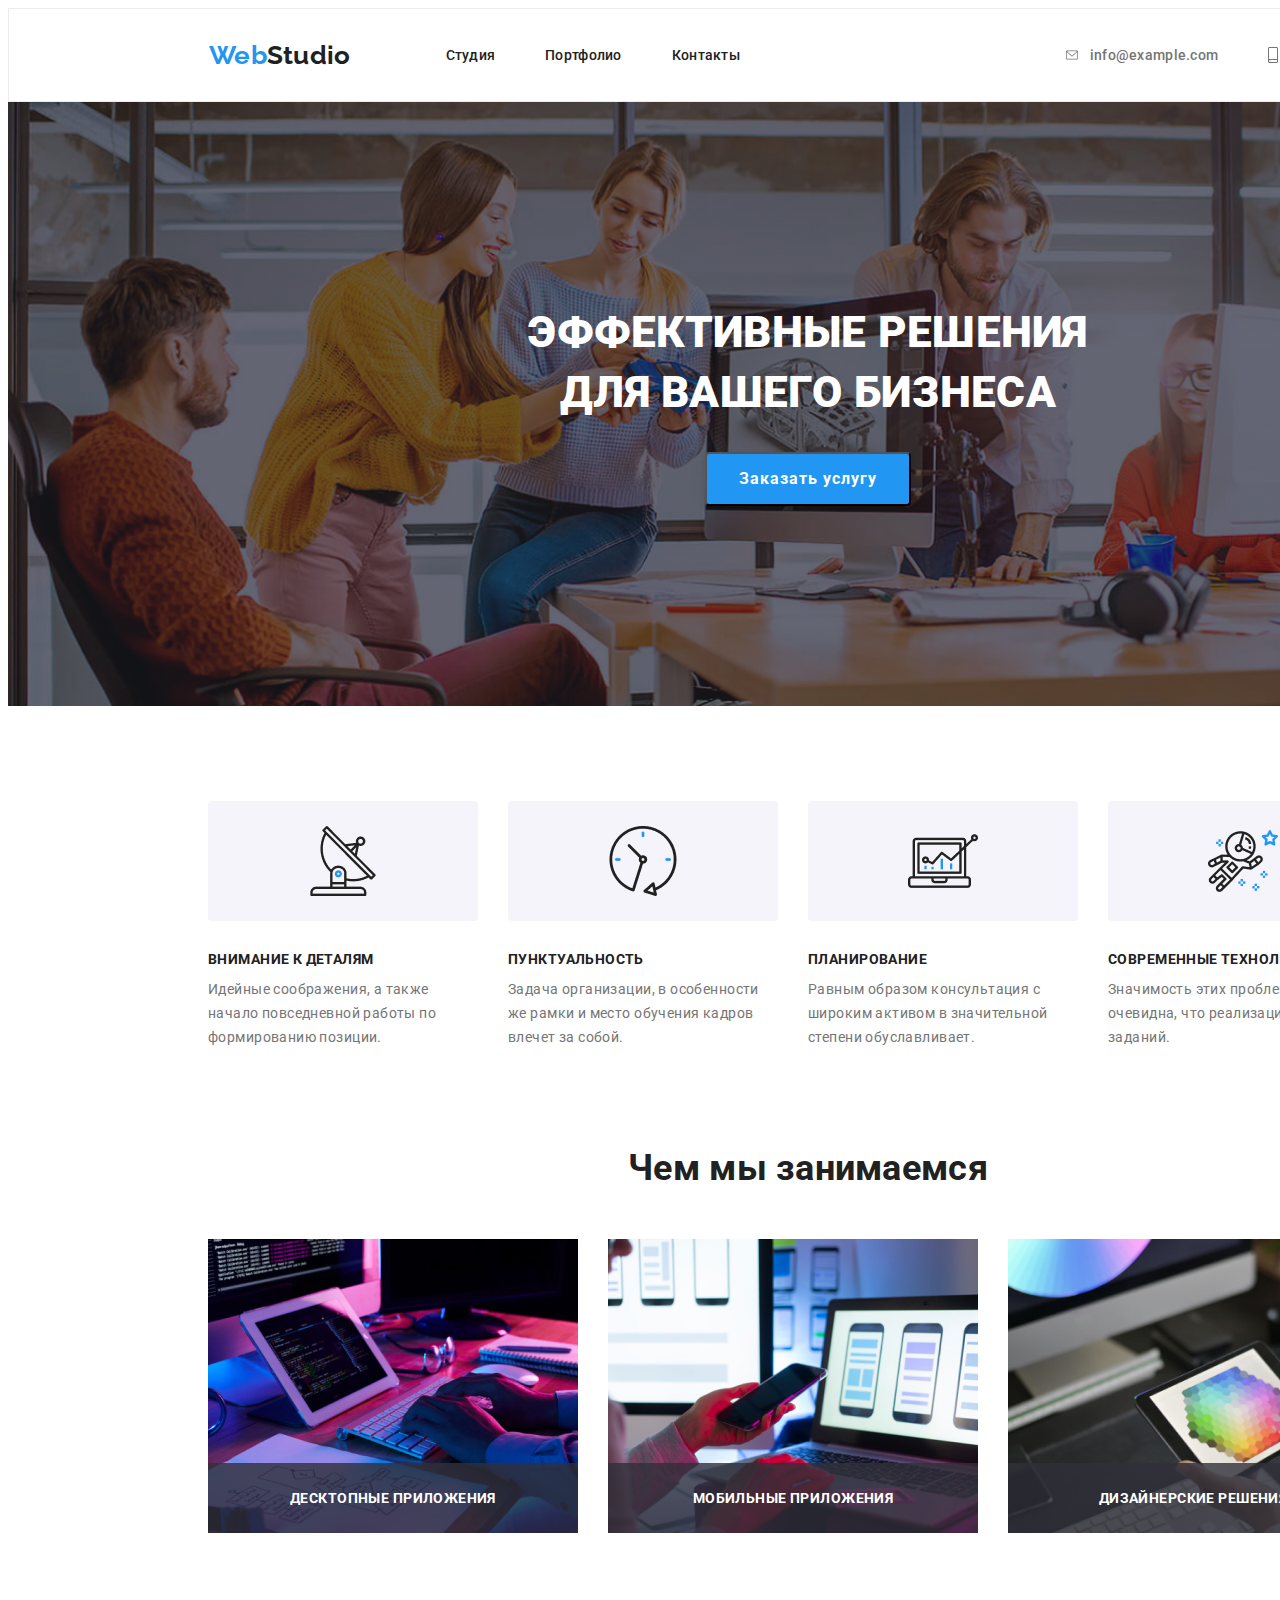
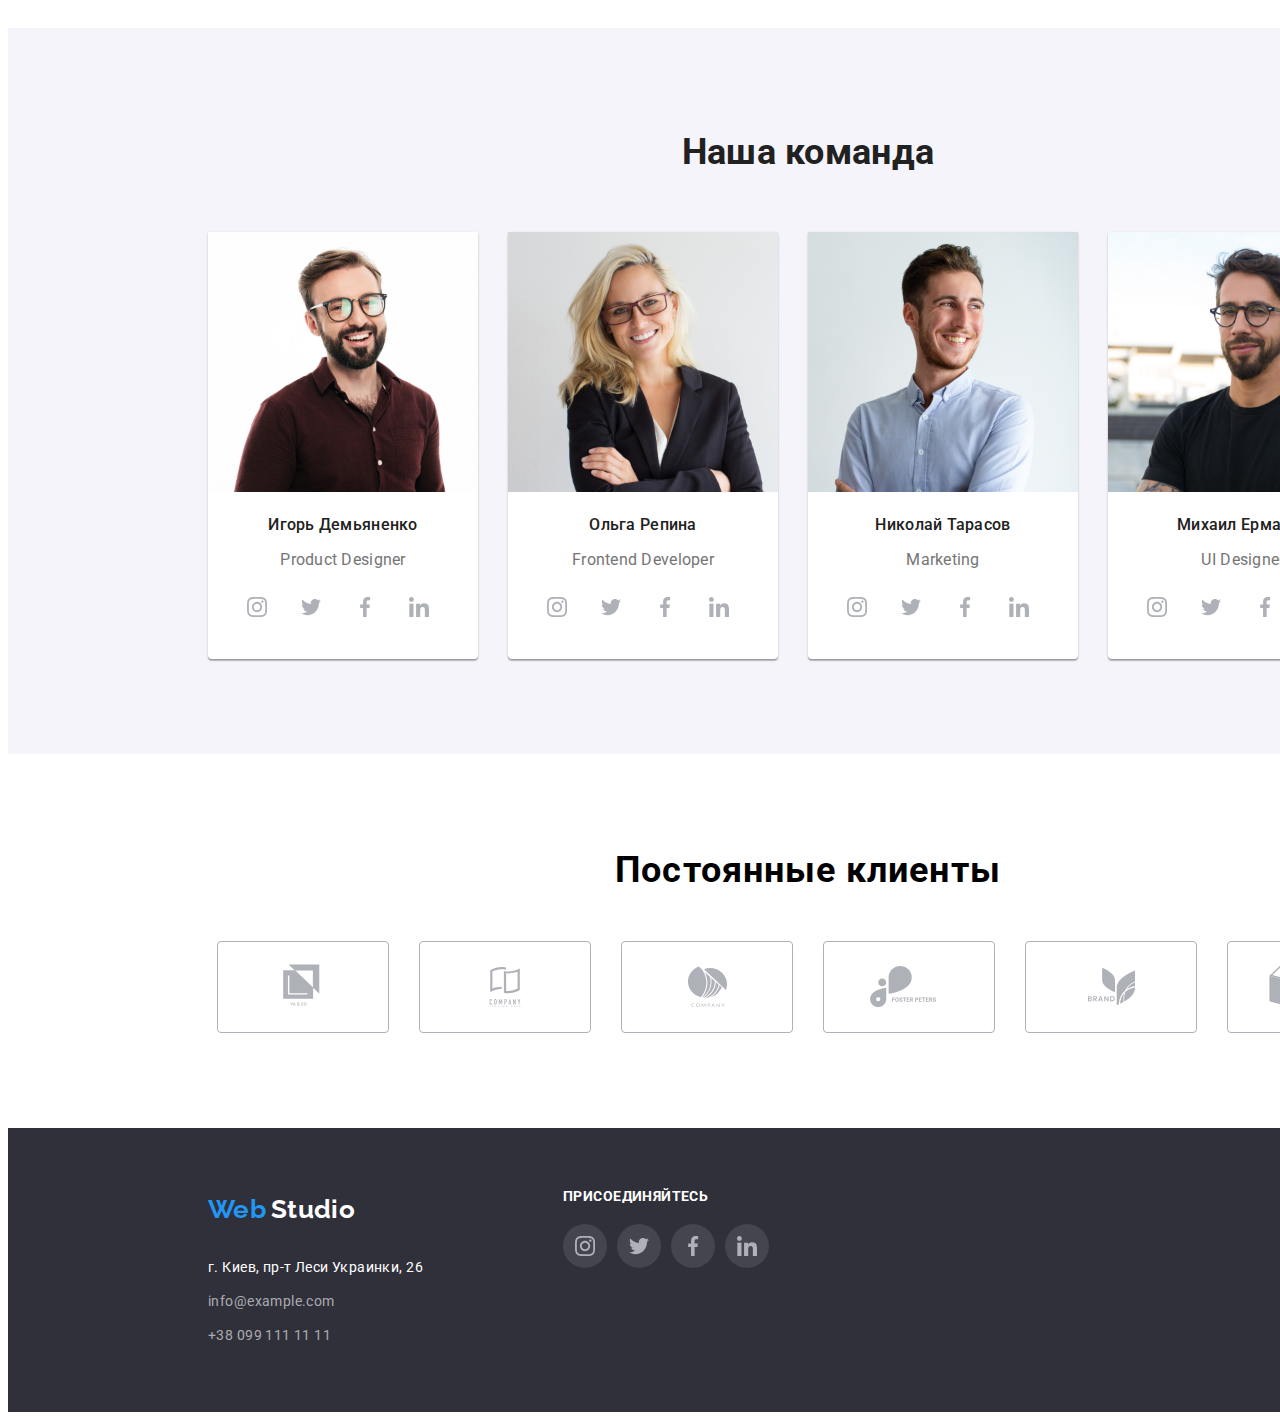
==== index.html @ 082065db "1" ====
<!DOCTYPE html>
<html lang="ru">
	<head>
		<meta charset="UTF-8" />
		<meta name="viewport" content="width=device-width, initial-scale=1.0" />
		<title>Document</title>
		<link
			href="https://fonts.googleapis.com/css2?family=Raleway:wght@400;500;600;700&family=Roboto:wght@500;700;900&display=swap"
			rel="stylesheet"
		/>
		<link rel="stylesheet" href="./css/styles.css" />
		<link rel="stylesheet" href="./css/normalize.css" />
		<title>svg Sprites</title>
	</head>
	<body>
		<header class="header">
			<div class="container flexbox">
				<nav class="navigation">
					<a href="./studio.html" class="logo">
						<span class="fontweb">Web</span>
						<span class="fontstudio">Studio</span>
					</a>
					<ul class="list menu-list">
						<li class="menu-item">
							<a href="./studio.html" class="menu-link">Студия</a>
						</li>
						<li class="menu-item">
							<a href="./portfolio.html" class="menu-link">Портфолио</a>
						</li>
						<li class="menu-item"><a href="" class="menu-link">Контакты</a></li>
					</ul>
				</nav>
				<a href="mailto:info@example.com" class="address-link">
					<svg class="envelope">
						<use href="./images/symbol-defs.svg#icon-envelope-hover"></use>
					</svg>
					info@example.com
				</a>
				<a href="tel:+380991111111" class="phone-link">
					<svg class="phone"><use href="./images/symbol-defs.svg#icon-smartphone1"></use></svg>
					+38 099 111 11 11
				</a>
			</div>
		</header>
		<main>
			<article class="article">
				<section class="section bissnes">
					<div class="container">
						<h2 class="services">
							<p>Эффективные решения</p>
							<p>для вашего бизнеса</p>
						</h2>
						<div class="flexbox">
							<button class="btn">Заказать услугу</button>
						</div>
					</div>
				</section>
				<section class="section info">
					<div class="container">
						<ul class="text-align">
							<li class="list-main">
								<h5>Внимание к деталям</h5>
								<p>Идейные соображения, а также начало повседневной работы по формированию позиции.</p>
							</li>
							<li class="list-main">
								<h5>Пунктуальность</h5>
								<p>Задача организации, в особенности же рамки и место обучения кадров влечет за собой.</p>
							</li>
							<li class="list-main">
								<h5>Планирование</h5>
								<p>Равным образом консультация с широким активом в значительной степени обуславливает.</p>
							</li>
							<li class="list-main">
								<h5>Современные технологии</h5>
								<p>Значимость этих проблем настолько очевидна, что реализация плановых заданий.</p>
							</li>
						</ul>
						<h2 class="heading">Чем мы занимаемся</h2>
						<div class="flexbox">
							<ul class="img-box">
								<li class="img-blok">
									<div class="dez-main">
										<h3>Десктопные приложения</h3>
									</div>
									<img src="./images/box 1.jpg" alt="альтернативный текст" />
								</li>
								<li class="img-blok">
									<div class="dez-main">
										<h3>Мобильные приложения</h3>
									</div>
									<img src="./images/box 2.jpg" alt="альтернативный текст" />
								</li>
								<li class="img-blok">
									<div class="dez-main">
										<h3>Дизайнерские решения</h3>
									</div>
									<img src="./images/box 3.jpg" alt="альтернативный текст" />
								</li>
							</ul>
						</div>
					</div>
				</section>
				<section class="section comand">
					<div class="container">
						<h2 class="our-team">Наша команда</h2>
						<ul class="box-team flexbox">
							<li class="list-comand">
								<div class="bloc-comand">
									<img src="./images/img.jpg" alt="Альтернативный текст" class="size-img" />
									<p>Игорь Демьяненко</p>
									<p lang="en">Product Designer</p>
									<div>
										<ul class="socials-item">
											<li class="icon-items">
												<a href="" class="social-link">
													<svg class="icon-socials"><use href="./images/symbol-defs.svg#icon-instagram-2"></use></svg>
												</a>
											</li>
											<li class="icon-items">
												<a href="" class="social-link">
													<svg class="icon-socials"><use href="./images/symbol-defs.svg#icon-twitter-1"></use></svg>
												</a>
											</li>
											<li class="icon-items">
												<a href="" class="social-link">
													<svg class="icon-socials"><use href="./images/symbol-defs.svg#icon-facebook-1"></use></svg>
												</a>
											</li>
											<li class="icon-items">
												<a href="" class="social-link">
													<svg class="icon-socials"><use href="./images/symbol-defs.svg#icon-linkedin-1"></use></svg>
												</a>
											</li>
										</ul>
									</div>
								</div>
							</li>
							<li class="list-comand">
								<div class="bloc-comand">
									<img src="./images/img (1).jpg" alt="Альтернативный текст" class="size-img" />
									<p>Ольга Репина</p>
									<p lang="en">Frontend Developer</p>
									<div>
										<ul class="socials-item">
											<li class="icon-items">
												<a href="" class="social-link">
													<svg class="icon-socials"><use href="./images/symbol-defs.svg#icon-instagram-2"></use></svg>
												</a>
											</li>
											<li class="icon-items">
												<a href="" class="social-link">
													<svg class="icon-socials"><use href="./images/symbol-defs.svg#icon-twitter-1"></use></svg>
												</a>
											</li>
											<li class="icon-items">
												<a href="" class="social-link">
													<svg class="icon-socials"><use href="./images/symbol-defs.svg#icon-facebook-1"></use></svg>
												</a>
											</li>
											<li class="icon-items">
												<a href="" class="social-link">
													<svg class="icon-socials"><use href="./images/symbol-defs.svg#icon-linkedin-1"></use></svg>
												</a>
											</li>
										</ul>
									</div>
								</div>
							</li>
							<li class="list-comand">
								<div class="bloc-comand">
									<img src="./images/img (2).jpg" alt="Альтернативный текст" class="size-img" />
									<p>Николай Тарасов</p>
									<p lang="en">Marketing</p>
									<div>
										<ul class="socials-item">
											<li class="icon-items">
												<a href="" class="social-link">
													<svg class="icon-socials"><use href="./images/symbol-defs.svg#icon-instagram-2"></use></svg>
												</a>
											</li>
											<li class="icon-items">
												<a href="" class="social-link">
													<svg class="icon-socials"><use href="./images/symbol-defs.svg#icon-twitter-1"></use></svg>
												</a>
											</li>
											<li class="icon-items">
												<a href="" class="social-link">
													<svg class="icon-socials"><use href="./images/symbol-defs.svg#icon-facebook-1"></use></svg>
												</a>
											</li>
											<li class="icon-items">
												<a href="" class="social-link">
													<svg class="icon-socials"><use href="./images/symbol-defs.svg#icon-linkedin-1"></use></svg>
												</a>
											</li>
										</ul>
									</div>
								</div>
							</li>
							<li class="list-comand">
								<div class="bloc-comand">
									<img src="./images/img (3).jpg" alt="Альтернативный текст" class="size-img" />
									<p>Михаил Ермаков</p>
									<p lang="en">UI Designer</p>
									<div>
										<ul class="socials-item">
											<li class="icon-items">
												<a href="" class="social-link">
													<svg class="icon-socials"><use href="./images/symbol-defs.svg#icon-instagram-2"></use></svg>
												</a>
											</li>
											<li class="icon-items">
												<a href="" class="social-link">
													<svg class="icon-socials"><use href="./images/symbol-defs.svg#icon-twitter-1"></use></svg>
												</a>
											</li>
											<li class="icon-items">
												<a href="" class="social-link">
													<svg class="icon-socials"><use href="./images/symbol-defs.svg#icon-facebook-1"></use></svg>
												</a>
											</li>
											<li class="icon-items">
												<a href="" class="social-link">
													<svg class="icon-socials"><use href="./images/symbol-defs.svg#icon-linkedin-1"></use></svg>
												</a>
											</li>
										</ul>
									</div>
								</div>
							</li>
						</ul>
					</div>
				</section>
				<section class="section partner-box">
					<div class="container">
						<h2 class="clients">Постоянные клиенты</h2>
						<ul class="partner">
							<li class="view">
								<a href="" class="partner-link">
									<svg class="logo-partner">
										<use href="./images/symbol-defs.svg#icon-logo-1"></use>
									</svg>
								</a>
							</li>
							<li class="view">
								<a href="" class="partner-link">
									<svg class="logo-partner">
										<use href="./images/symbol-defs.svg#icon-logo-2"></use>
									</svg>
								</a>
							</li>
							<li class="view">
								<a href="" class="partner-link">
									<svg class="logo-partner">
										<use href="./images/symbol-defs.svg#icon-logo-3"></use>
									</svg>
								</a>
							</li>
							<li class="view">
								<a href="" class="partner-link">
									<svg class="logo-partner">
										<use href="./images/symbol-defs.svg#icon-logo4"></use>
									</svg>
								</a>
							</li>
							<li class="view">
								<a href="" class="partner-link">
									<svg class="logo-partner">
										<use href="./images/symbol-defs.svg#icon-logo-5"></use>
									</svg>
								</a>
							</li>
							<li class="view">
								<a href="" class="partner-link">
									<svg class="logo-partner">
										<use href="./images/symbol-defs.svg#icon-logo6"></use>
									</svg>
								</a>
							</li>
						</ul>
					</div>
				</section>
			</article>
		</main>
		<footer class="footer">
			<div class="container">
				<div class="footer-blok">
					<div>
						<h2 lang="en" class="logo-footer">
							<span class="fontweb">Web</span>
							<span class="fontstudio1">Studio</span>
						</h2>
						<div class="address">
							<address>г. Киев, пр-т Леси Украинки, 26</address>
							<p><a href="mailto:info@example.com">info@example.com</a></p>
							<p><a href="tel:+380991111111">+38 099 111 11 11</a></p>
						</div>
					</div>

					<div>
						<h3 class="join">присоединяйтесь</h3>
						<div>
							<ul class="socials-item">
								<li class="icon-items">
									<a href="" class="social-link-join">
										<svg class="icon-socials">
											<use href="./images/symbol-defs.svg#icon-instagram-2"></use>
										</svg>
									</a>
								</li>
								<li class="icon-items">
									<a href="" class="social-link-join">
										<svg class="icon-socials">
											<use href="./images/symbol-defs.svg#icon-twitter-1"></use>
										</svg>
									</a>
								</li>
								<li class="icon-items">
									<a href="" class="social-link-join">
										<svg class="icon-socials">
											<use href="./images/symbol-defs.svg#icon-facebook-1"></use>
										</svg>
									</a>
								</li>
								<li class="icon-items">
									<a href="" class="social-link-join">
										<svg class="icon-socials">
											<use href="./images/symbol-defs.svg#icon-linkedin-1"></use>
										</svg>
									</a>
								</li>
							</ul>
						</div>
					</div>
				</div>
			</div>
		</footer>
		<script src="./js/modal.js"></script>
		
		</div>
	</body>
</html>
---- css/styles.css ----
html {
	box-sizing: border-box;
}
/* *,
*::after,
*::before {
	box-sizing: inherit;
} */
body {
	font-family: "Roboto", "Raleway";
	font-size: 14px;
	line-height: 1.625;
	letter-spacing: 0.02em;
	color: var(--main-color);
}
.container {
	width: 1200px;
	padding-left: 15px;
	padding-right: 15px;
	margin-left: auto;
	margin-right: auto;
}
.flexbox {
	display: flex;
}
/* ШАПКА */
/*Логотип*/
.logo {
	display: inline-flex;
	margin: 0px;
	margin-right: 95px;
	text-decoration: none;
}
.fontweb {
	font-family: "Raleway";
	font-style: normal;
	font-weight: bold;
	font-size: 26px;
	color: #2196f3;
	margin: 0px;
}
.fontstudio {
	font-family: "Raleway";
	font-style: normal;
	font-weight: bold;
	font-size: 26px;
	margin: 0px;
	color: #212121;
}
.fontstudio1 {
	font-family: "raleway";
	font-style: normal;
	font-weight: bold;
	font-size: 26px;
	color: #ffffff;
}
/* Навигация сайта*/

.menu-item:not(:last-child) {
	margin-right: 50px;
}

.navigation .menu-list {
	display: flex;
	align-items: center;
}
.list {
	list-style: none;
	margin: 0;
	padding: 0px;
}
.navigation {
	display: flex;
	align-content: center;
	margin-right: auto;
}
.menu-link {
	color: #212121;
	font-family: "Roboto";
	font-weight: 500;
	font-size: 14px;
	text-decoration: none;

	transition-duration: 250ms;
	transition-property: background-color;
	transition-timing-function: cubic-bezier(0.4, 0, 0.2, 1);
}
.menu-link:hover {
	color: #2196f3;
}
.menu-item {
	position: relative;
}
.menu-link::after {
	content: "";
	position: absolute;
	top: 54px;
	display: block;
	width: 100%;
	height: 4px;
	background-color: #2196f3;
	border-radius: 2px;
	opacity: 0;
	transition-duration: 250ms;
}

.menu-link:hover::after {
	opacity: 1;
}

.article {
	display: block;
	margin: 0px;
}
.address-link {
	display: inline-flex;
	align-items: center;
	font-family: "Roboto";
	font-style: normal;
	font-weight: 500;
	font-size: 14px;
	line-height: 16px;
	letter-spacing: 0.02em;
	color: #757575;
	margin-right: 50px;
	text-decoration: none;

	transition-duration: 250ms;
	transition-property: background-color;
	transition-timing-function: cubic-bezier(0.4, 0, 0.2, 1);
}
.envelope {
	display: flex;
	width: 16px;
	height: 12px;
	fill: currentColor;
	margin-right: 10px;
}

.address-link:hover {
	color: #2196f3;
	fill: #2196f3;
}
.phone {
	width: 10px;
	height: 16px;
	fill: currentColor;
	margin-right: 10px;
}

.phone-link:hover {
	color: #2196f3;
	fill: #2196f3;
}
.phone-link {
	display: inline-flex;
	font-family: "Roboto";
	font-style: normal;
	font-weight: 500;
	font-size: 14px;
	line-height: 16px;
	letter-spacing: 0.02em;
	color: #757575;
	text-decoration: none;
	align-items: center;

	transition-duration: 250ms;
	transition-property: background-color;
	transition-timing-function: cubic-bezier(0.4, 0, 0.2, 1);
}
.phone-link:hover {
	color: #2196f3;
}
/* Шапка сайта*/
.header {
	background: #ffffff;
	padding-top: 25px;
	padding-bottom: 25px;
	border: 1px solid #ececec;
	min-width: 1600px;
}
.header .flexbox {
	justify-content: flex-end;
	align-items: center;
}
/*секция 1*/
.section {
	padding-top: 95px;
	padding-bottom: 95px;
}
.bissnes {
	background-image: linear-gradient(rgba(47, 48, 58, 0.4), rgba(47, 48, 58, 0.4)), url(../images/hero.jpg);
	background-repeat: no-repeat;
	background-position: center;
	background-size: cover;
	min-width: 1600px;
	padding-top: 200px;
	padding-bottom: 200px;
	margin-left: auto;
	margin-right: auto;
}

.services {
	font-family: "Roboto";
	font-size: 44px;
	font-weight: 900;
	line-height: 30px;
	margin: 0px;
	color: #ffffff;
	text-transform: uppercase;
	padding-bottom: 30px;
}
.services p {
	margin: 0px;
	line-height: 60px;
	text-align: center;
}
.btn {
	background: #2196f3;
	box-shadow: 0px 4px 4px rgba(0, 0, 0, 0.15);
	border-radius: 4px;
	font-family: "Roboto";
	font-style: normal;
	font-weight: bold;
	font-size: 16px;
	line-height: 30px;
	text-align: center;
	letter-spacing: 0.06em;
	display: inline-block;
	min-width: 200px;
	min-height: 50px;
	color: #ffffff;
	padding: 0px;
	padding: 10px 32px;
	text-decoration: none;
	margin-left: auto;
	margin-right: auto;
}

/* кнопка на модалку */

/*СЕКЦИЯ 2*/
.info {
	background: #ffffff;
	min-width: 1600px;
}
.text-align {
	display: flex;
	margin: 0px;
	padding-left: 0px;
	padding-bottom: 95px;
}

.list-main {
	display: block;
}
.list-main h5 {
	font-family: "Roboto";
	font-style: normal;
	font-weight: bold;
	font-size: 14px;
	line-height: 16px;
	letter-spacing: 0.03em;
	text-transform: uppercase;
	color: #212121;
	margin-top: 0px;
	margin-bottom: 10px;
	display: block;
	content: "";
}
.list-main:not(:last-child) {
	margin-right: 30px;
}

.list-main:nth-child(1)::before {
	content: "";
	display: block;
	width: 270px;
	height: 120px;
	border-radius: 4px;
	background: url(../images/antenna\ 1.png), #f5f4fa;
	background-repeat: no-repeat;
	background-position: center;
	margin-bottom: 30px;
}

.list-main:nth-child(2)::before {
	content: "";
	display: block;
	width: 270px;
	height: 120px;
	border-radius: 4px;
	background: url(../images/clock\ 1.png), #f5f4fa;
	background-repeat: no-repeat;
	background-position: center;
	margin-bottom: 30px;
}
.list-main:nth-child(3)::before {
	content: "";
	display: block;
	width: 270px;
	height: 120px;
	border-radius: 4px;
	background: url(../images/diagram\ 1.png), #f5f4fa;
	background-repeat: no-repeat;
	background-position: center;
	margin-bottom: 30px;
}
.list-main:nth-child(4)::before {
	content: "";
	display: block;
	width: 270px;
	height: 120px;
	border-radius: 4px;
	background: url(../images/astronaut\ 1.png), #f5f4fa;
	background-repeat: no-repeat;
	background-position: center;
	margin-bottom: 30px;
}

.list-main p {
	font-family: "Roboto";
	font-style: normal;
	font-weight: normal;
	font-size: 14px;
	line-height: 24px;
	letter-spacing: 0.03em;
	color: #757575;
	margin: 0px;
	display: block;
	width: 270px;
	height: 75px;
}

.dez-main {
	position: absolute;
	width: 370px;
	height: 70px;
	background: rgba(47, 48, 58, 0.8);

	display: flex;
	justify-content: center;
	align-items: center;
	bottom: 0;
}
.dez-main h3 {
	font-size: 14px;
	letter-spacing: 0.03em;
	text-transform: uppercase;
	color: #ffffff;
	margin: 0;
}

.blok {
	width: 270px;
	height: 105px;
	margin: 0px;
	padding-right: 30px;
	align-items: center;
}
.blok h5 {
	font-family: "Roboto";
	font-weight: bold;
	font-size: 14px;
	line-height: 16px;
	text-transform: uppercase;
	color: #212121;
}
.blok p {
	font-family: "Roboto";
	font-style: normal;
	font-weight: normal;
	font-size: 14px;
	line-height: 24px;
	color: #757575;
}
.heading {
	text-align: center;
	font-family: "Roboto";
	font-style: normal;
	font-weight: bold;
	font-size: 36px;
	line-height: 42px;
	color: #212121;
	margin: 0px;
	padding-bottom: 50px;
}
.img-box {
	display: flex;
	align-items: center;
	margin: 0px;
	padding-left: 0px;
}
.img-box li {
	display: block;
}
.img-blok {
	position: relative;
	display: block;
}
.img-blok:not(:last-child) {
	margin-right: 30px;
}
.img-blok img {
	display: block;
}
/* СЕКЦИЯ 3 (Наша Команда) */
.comand {
	background: #f5f4fa;
	min-width: 1600px;
	padding-top: 0px;
}
.our-team {
	font-family: "Roboto";
	font-style: normal;
	font-weight: bold;
	font-size: 36px;
	text-align: center;
	color: #212121;
	margin: 0px;
	padding-top: 95px;
	padding-bottom: 50px;
}
.box-team {
	margin: 0px;
	padding-left: 0px;
}
.list-comand:not(:last-child) {
	padding-right: 30px;
}
.list-comand {
	display: block;
	padding-right: 0px;
}
.bloc-comand {
	display: inline-block;
	width: 270px;
	height: auto;
	background: #ffffff;
	box-shadow: 0px 1px 3px rgba(0, 0, 0, 0.12), 0px 1px 1px rgba(0, 0, 0, 0.14), 0px 2px 1px rgba(0, 0, 0, 0.2);
	border-radius: 0px 0px 4px 4px;
}
.bloc-comand p {
	font-family: "Roboto";
	font-style: normal;
	font-weight: 500;
	font-size: 16px;
	line-height: 19px;
	color: #212121;
	text-align: center;
}
.bloc-comand p:nth-of-type(2) {
	text-align: center;
	font-family: "Roboto";
	font-style: normal;
	font-weight: normal;
	font-size: 16px;
	line-height: 19px;
	color: #757575;
}
.bloc-comand div {
	display: flex;
	justify-content: center;
	margin-bottom: 30px;
}
.size-img {
	width: 270px;
}
.socials-item {
	display: inline-flex;
	align-items: center;
	list-style: none;
	padding: 0px;
	margin: 0;
}
.icon-socials {
	display: block;
	width: 20px;
	height: 20px;
	fill: currentColor;
}
.icon-items {
	display: block;
	margin-right: 10px;
}
.social-link {
	display: flex;
	justify-content: center;
	align-items: center;
	width: 44px;
	height: 44px;
	border-radius: 50%;
	background-color: #ffffff;
	color: #afb1b8;

	transition-duration: 250ms;
	transition-property: background-color;
	transition-timing-function: cubic-bezier(0.4, 0, 0.2, 1);
}
.social-link:hover {
	color: #ffffff;
	background-color: #2196f3;
}

/*постоянные клиенты*/

.partner-box {
	min-width: 1600px;
}
.partner {
	display: flex;
	justify-content: center;
	align-items: center;
	padding: 0px;
	margin: 0;
}

.clients {
	font-size: 36px;
	line-height: 42px;
	text-align: center;
	letter-spacing: 0.03em;
	margin-top: 0px;
	margin-bottom: 50px;
}

.view {
	display: flex;
	justify-content: center;
	align-items: center;
}
.view {
	display: flex;
}
.view:not(:last-child) {
	margin-right: 30px;
}

.view:nth-of-type(1) .logo-partner {
	width: 44px;
	height: 49px;
}
.view:nth-of-type(2) .logo-partner {
	width: 40px;
	height: 52px;
}
.view:nth-of-type(3) .logo-partner {
	width: 41px;
	height: 42px;
}
.view:nth-of-type(4) .logo-partner {
	width: 79px;
	height: 42px;
}
.view:nth-of-type(5) .logo-partner {
	width: 59px;
	height: 47px;
}
.view:nth-of-type(6) .logo-partner {
	width: 88px;
	height: 45px;
}
.partner-link {
	display: flex;
	justify-content: center;
	align-items: center;
	width: 170px;
	height: 90px;
	border: 1px solid #afb1b8;
	border-radius: 4px;
	fill: #afb1b8;

	transition-duration: 250ms;
	transition-property: background-color;
	transition-timing-function: cubic-bezier(0.4, 0, 0.2, 1);
}
.partner-link:hover {
	fill: #2196f3;
	border-color: #2196f3;
}
/*ПОДВАЛ*/

.footer {
	min-width: 1600px;
	background: #2f303a;
	margin: 0px;
	padding-top: 60px;
	padding-bottom: 60px;
}
.footer-blok div {
	margin-right: 70px;
}
.footer-blok {
	display: inline-flex;
}
.logo-footer {
	margin: 0px;
	padding-bottom: 20px;
}
.address {
	display: inline-block;
	margin: 0px;
}
.address address {
	font-family: "Roboto";
	font-style: normal;
	font-weight: 400;
	font-size: 14px;
	line-height: 34px;
	letter-spacing: 0.03em;
	color: #ffffff;
	margin: 0px;
}
.address a {
	font-style: normal;
	font-weight: normal;
	font-size: 14px;
	line-height: 34px;
	letter-spacing: 0.03em;
	color: rgba(255, 255, 255, 0.6);
	margin: 0px;
	text-decoration: none;
}
.address p {
	margin: 0px;
}
.join {
	font-family: "Roboto";
	font-style: normal;
	font-weight: bold;
	font-size: 14px;
	line-height: 16px;
	letter-spacing: 0.03em;
	text-transform: uppercase;
	color: #ffffff;
	margin-top: 0;
	margin-bottom: 20px;
}
.social-link-join {
	display: flex;
	justify-content: center;
	align-items: center;
	width: 44px;
	height: 44px;
	border-radius: 50%;
	background: rgba(255, 255, 255, 0.1);
	color: #afb1b8;
}
.social-link-join:hover {
	color: #ffffff;
	background-color: #2196f3;
}
/* ПОРТФОЛИО */

.botton {
	font-family: "Roboto";
	font-style: normal;
	font-weight: 500;
	font-size: 16px;
	line-height: 26px;
	text-align: center;
	letter-spacing: 0.03em;
	color: #212121;
	background: #f5f4fa;
	border-radius: 4px;
	width: 128px;
	height: 38px;
	padding: 6px 12px;
	text-decoration: none;

	transition-duration: 250ms;
	transition-property: background-color;
	transition-timing-function: cubic-bezier(0.4, 0, 0.2, 1);
}

.botton:hover {
	background: #2196f3;
	box-shadow: 0px 3px 1px rgba(0, 0, 0, 0.1), 0px 1px 2px rgba(0, 0, 0, 0.08), 0px 2px 2px rgba(0, 0, 0, 0.12);
	border-radius: 4px;
	color: #ffffff;
}
.nav-portfolio {
	margin: 0px;
	padding-left: 0px;
	justify-content: center;
	list-style: none;
	padding-bottom: 50px;
}
.portfolio-link:not(:last-child) {
	padding-right: 10px;
}
.flexbox-port {
	display: flex;
	flex-wrap: wrap;
	list-style: none;
	margin: 0px 0px;
	padding: 0 0;
}
.list-port {
	width: 370px;
	margin-right: 30px;
}
.list-port:nth-child(3n + 3) {
	margin-right: 0;
}
.list-port:nth-child(-n + 6) {
	margin-bottom: 30px;
}

.list-port:hover {
	box-shadow: 0px 1px 1px rgba(0, 0, 0, 0.12), 0px 4px 4px rgba(0, 0, 0, 0.06), 1px 4px 6px rgba(0, 0, 0, 0.16);
}

.container-box {
	display: block;
	width: 370px;
	height: auto;
	background: #ffffff;
	border: 1px solid #eeeeee;
	margin-right: 0;
}
.container-box p:not(:last-child) {
	font-family: "Roboto";
	font-style: normal;
	font-weight: bold;
	font-size: 18px;
	line-height: 36px;
	letter-spacing: 0.06em;
	color: #212121;
	margin: 0px 0px;
}
.container-box p {
	font-family: "Roboto";
	font-style: normal;
	font-weight: normal;
	font-size: 16px;
	line-height: 30px;
	letter-spacing: 0.03em;
	color: #757575;
	display: block;
	margin: 0px 0px;
}
/* .container-box div {
	padding: 20px 24px;
} */
.img-size {
	display: flex;
	width: 369px;
}
.hover-box {
	position: relative;
	overflow: hidden;
}
.hover-box::before {
	content: "Технокряк это современная площадка распространения коронавируса. Компании используют эту платформу для цифрового шпионажа и атак на защищённые сервера конкурентов.";
	position: absolute;
	width: 100%;
	height: 100%;

	font-family: "Roboto";
	font-style: normal;
	font-weight: 400;
	font-size: 18px;
	line-height: 28px;
	letter-spacing: 0.02em;
	color: #ffffff;

	background: rgba(33, 150, 243, 0.9);

	transform: translateY(100%);
	transition-property: transform;
	transition-duration: 250ms;
	transition-timing-function: cubic-bezier(0.4, 0, 0.2, 1);
	padding: 63px 24px;
}

.hover-box:hover::before {
	transform: translateY(-0%);
}
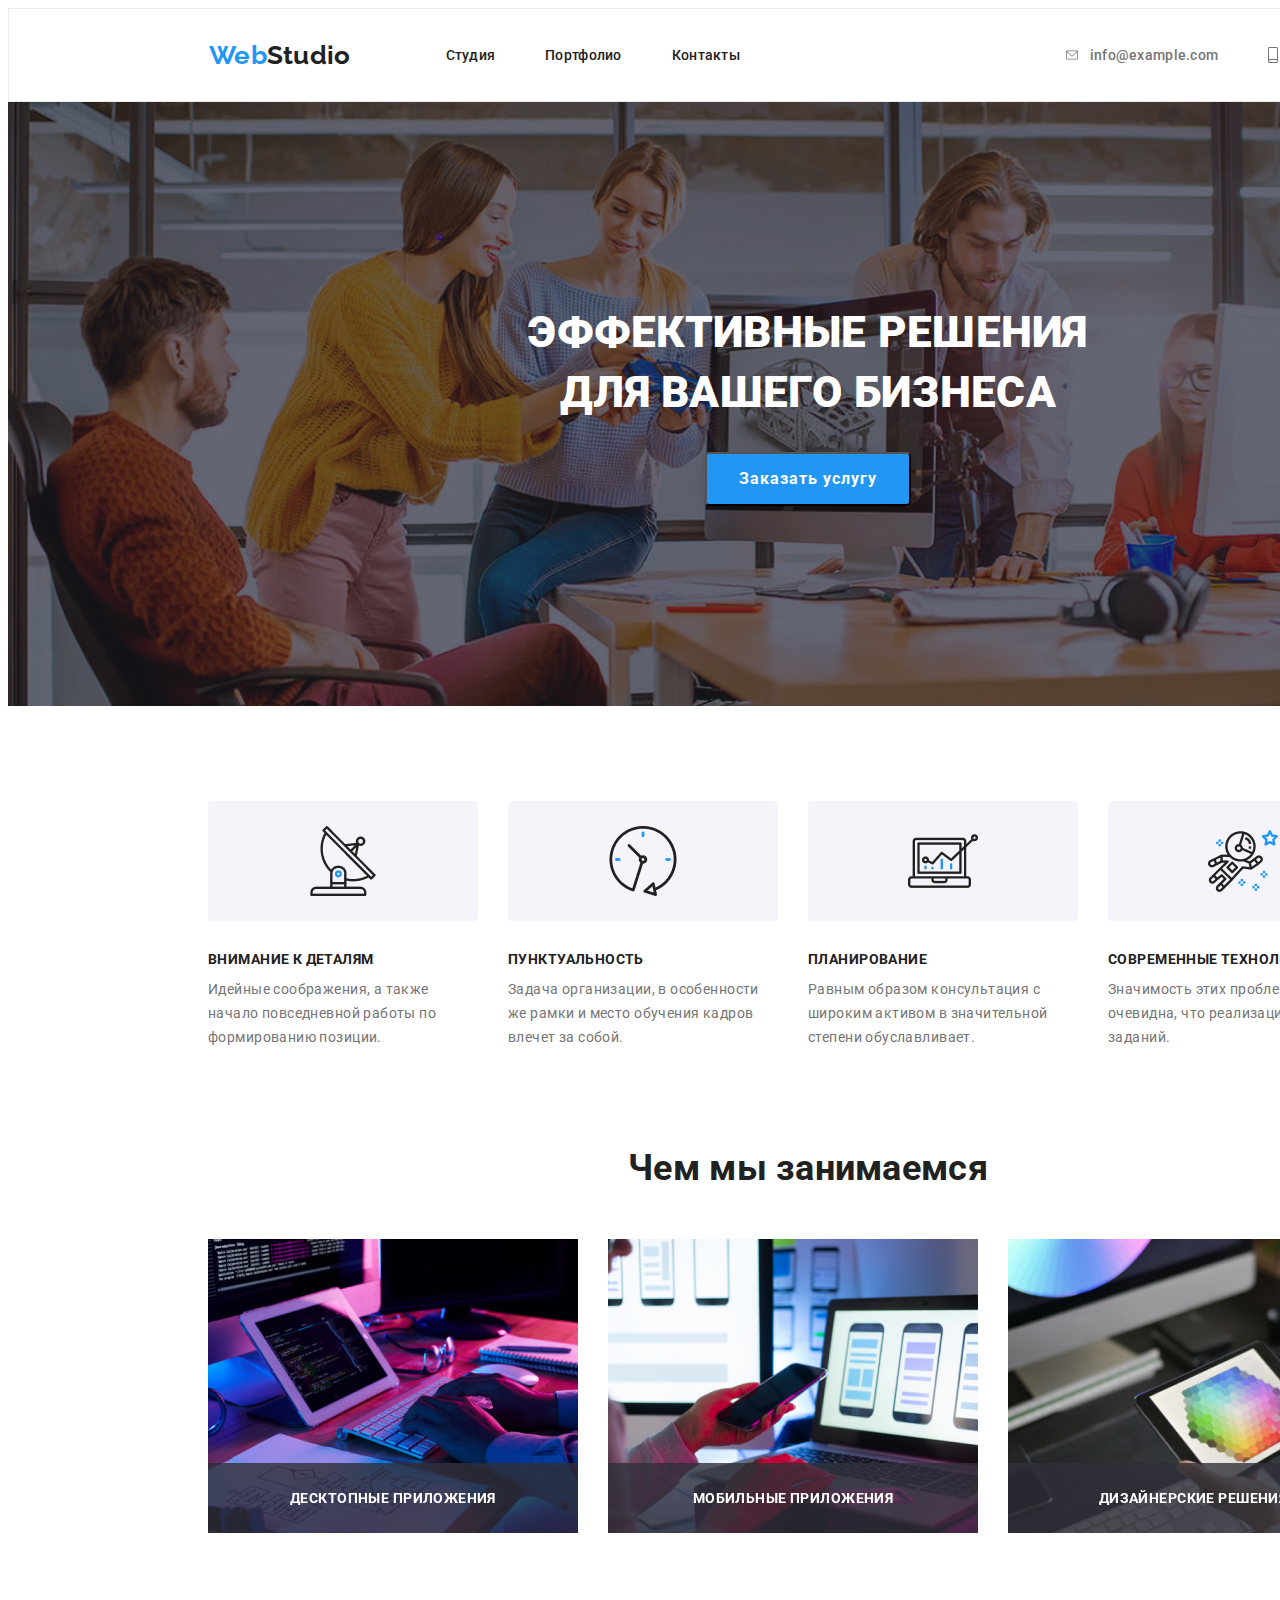
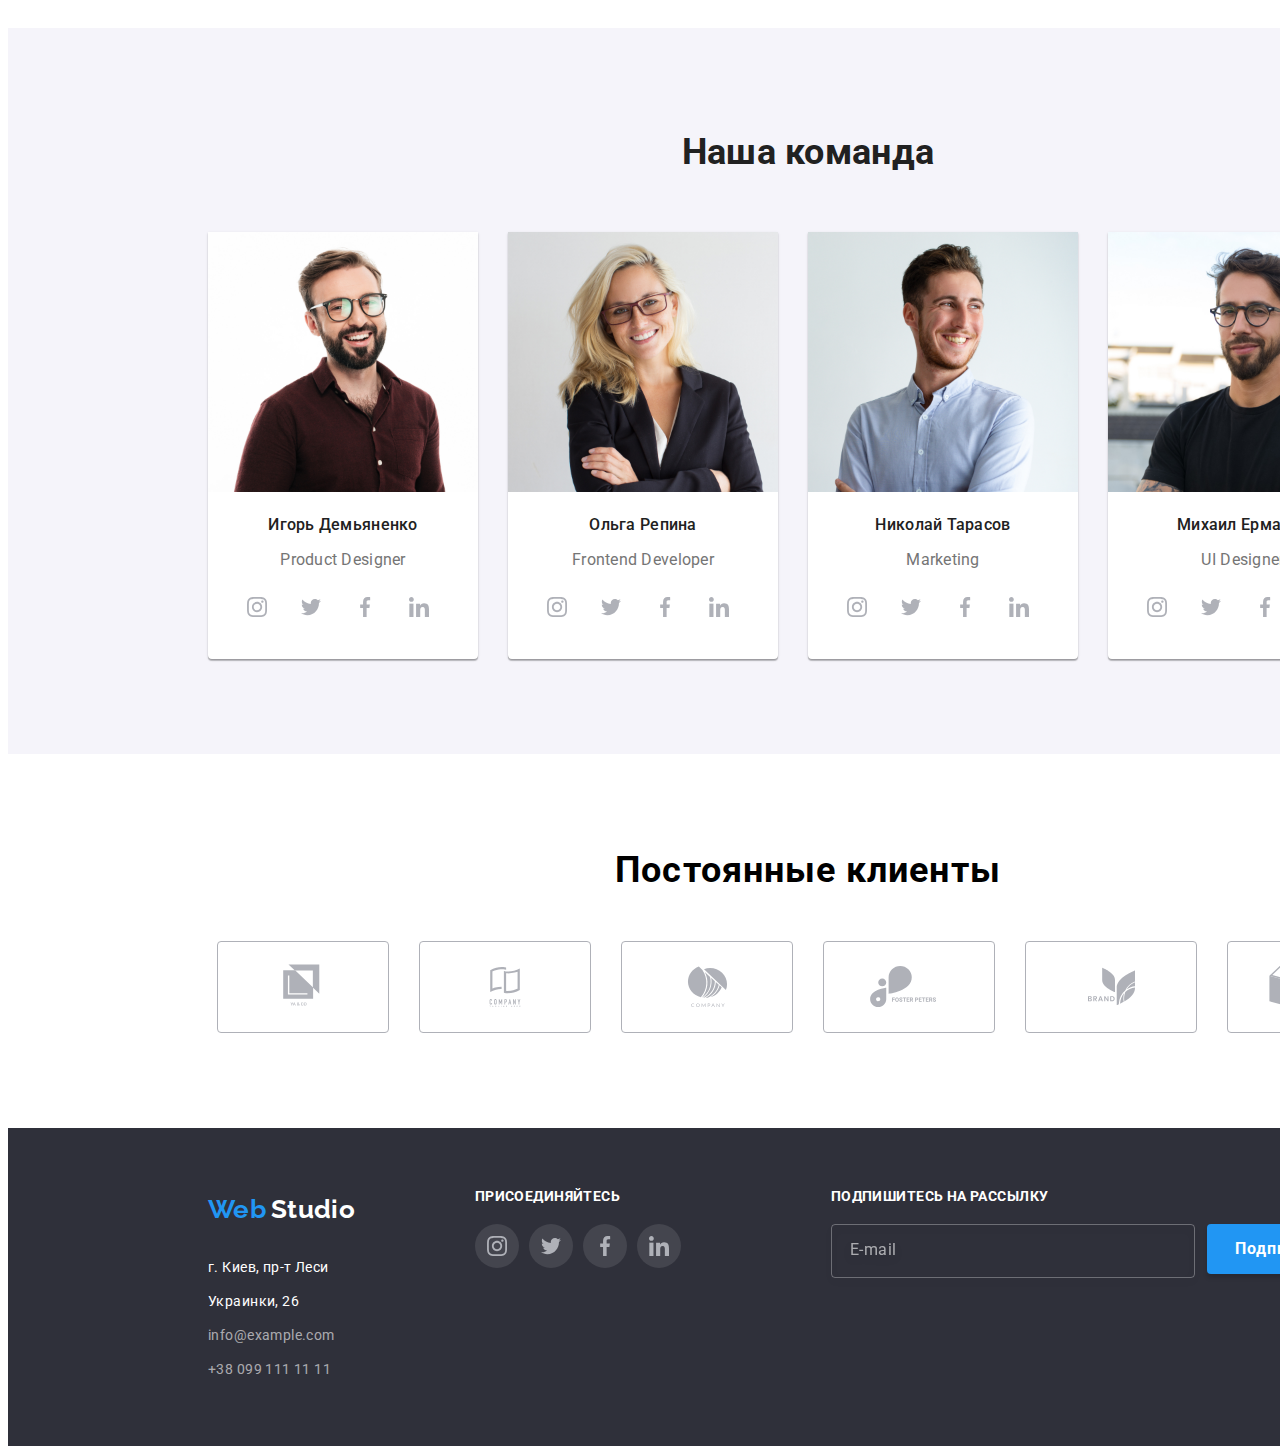
==== commit 2d826020: "20" ====
--- a/index.html
+++ b/index.html
@@ -50,8 +50,65 @@
 							<p>Эффективные решения</p>
 							<p>для вашего бизнеса</p>
 						</h2>
-						<div class="flexbox">
-							<button class="btn">Заказать услугу</button>
+					</div>
+					<div class="flexbox">
+						<button class="btn" data-modal-open>Заказать услугу</button>
+					</div>
+					<div class="backdrop is-hidden" data-modal>
+						<div class="modal">
+							<button data-modal-close>
+								<svg class="icon-closed-modal">
+									<use href="./images/symbol-defs.svg#icon-Vector-3"></use>
+								</svg>
+							</button>
+							<div class="modal-block">
+								<h2>Оставьте свои данные, мы вам перезвоним</h2>
+								<div class="form-block">
+									<form action="" method="POST" class="forms">
+										<div class="form-items">
+											<div class="form-items-list">
+												<label for="name">Имя</label>
+												<div class="block-form-icon">
+													<input type="text" name="name" id="name" class="form-input" />
+													<svg class="icon-Vector">
+														<use href="./images/symbol-defs.svg#icon-Vector"></use>
+													</svg>
+												</div>
+											</div>
+											<div class="form-items-list">
+												<label for="telephone">Телефон</label>
+												<div class="block-form-icon">
+													<input type="tel" name="tel" id="telephone" class="form-input" />
+													<svg class="icon-Vector-1">
+														<use href="./images/symbol-defs.svg#icon-Vector-1"></use>
+													</svg>
+												</div>
+											</div>
+											<div class="form-items-list">
+												<label for="mail">Почта</label>
+												<div class="block-form-icon">
+													<input type="email" name="mail" id="mail" class="form-input" />
+													<svg class="icon-Vector-2">
+														<use href="./images/symbol-defs.svg#icon-Vector-2"></use>
+													</svg>
+												</div>
+											</div>
+											<div class="form-items-list">
+												<label for="comments">Комментарий</label>
+												<div>
+													<textarea name="comments" id="comments"></textarea>
+												</div>
+											</div>
+										</div>
+										<input type="checkbox" name="acept" id="flag" />
+										<label for="flag">
+											Соглашаюсь с рассылкой и принимаю
+											<span class="text-mod">Условия договора</span>
+										</label>
+									</form>
+									<button class="btn-modal">Подписаться</button>
+								</div>
+							</div>
 						</div>
 					</div>
 				</section>
@@ -332,11 +389,26 @@
 							</ul>
 						</div>
 					</div>
+					<div class="footer-box">
+						<div class="form-mail-block">
+							<h2>Подпишитесь на рассылку</h2>
+							<div class="form-send">
+								<form action="" method="POST">
+									<input type="email" name="mail" placeholder="E-mail" />
+								</form>
+								<button class="btn-send">
+									Подписаться
+									<svg class="icon-send">
+										<use href="./images/symbol-defs.svg#icon-icon-send"></use>
+									</svg>
+								</button>
+							</div>
+						</div>
+					</div>
 				</div>
 			</div>
 		</footer>
+
 		<script src="./js/modal.js"></script>
-		
-		</div>
 	</body>
 </html>
--- a/css/styles.css
+++ b/css/styles.css
@@ -238,6 +238,177 @@
 }
 
 /* кнопка на модалку */
+.backdrop.is-hidden {
+	opacity: 0;
+	pointer-events: none;
+}
+.backdrop {
+	position: fixed;
+	min-width: 100%;
+	min-height: 100%;
+	top: 0;
+	left: 0;
+
+	background: rgba(0, 0, 0, 0.2);
+}
+.modal {
+	position: absolute;
+	top: 50%;
+	left: 50%;
+	transform: translate(-50%, -50%);
+	width: 528px;
+	height: 581px;
+
+	background: #ffffff;
+	box-shadow: 0px 1px 3px rgba(0, 0, 0, 0.12), 0px 1px 1px rgba(0, 0, 0, 0.14), 0px 2px 1px rgba(0, 0, 0, 0.2);
+	border-radius: 4px;
+}
+.modal-block {
+	position: relative;
+	display: block;
+	height: 100%;
+	margin-top: 40px;
+	padding-left: 40px;
+	padding-right: 40px;
+	padding-bottom: 40px;
+}
+.icon-closed-modal {
+	position: relative;
+	width: 11px;
+	height: 11px;
+
+	fill: #000000;
+}
+.icon-closed-modal:hover {
+	fill: #2196f3;
+}
+.form-block {
+	display: inline-block;
+	width: 100%;
+}
+.modal-block h2 {
+	font-size: 20px;
+	text-align: center;
+	letter-spacing: 0.03em;
+	margin: 0px 0px 12px 0px;
+}
+
+.form-items {
+	list-style: none;
+	padding-left: 0px;
+	margin: 0px;
+}
+.form-items-list {
+	position: relative;
+	display: flex;
+	flex-direction: column;
+	margin-bottom: 10px;
+}
+.form-items-list label:hover {
+	fill: #2196f3;
+	border-color: #2196f3;
+}
+.form-items input {
+	width: 100%;
+	height: 40px;
+
+	border: 1px solid rgba(33, 33, 33, 0.2);
+	border-radius: 4px;
+}
+.form-items label {
+	font-family: "Roboto";
+	font-style: normal;
+	font-weight: normal;
+	font-size: 12px;
+	line-height: 14px;
+	letter-spacing: 0.01em;
+
+	color: #757575;
+	margin-bottom: 4px;
+}
+.form-items textarea {
+	min-width: 100%;
+	height: 120px;
+	resize: none;
+
+	border: 1px solid rgba(33, 33, 33, 0.2);
+	border-radius: 4px;
+}
+.forms input[type="checkbox"] {
+	width: 16px;
+	height: 15px;
+	border: 1px solid #212121;
+
+	background: #212121;
+}
+.btn-modal {
+	position: relative;
+	width: 200px;
+	height: 50px;
+	margin-left: 130px;
+	margin-top: 10px;
+
+	background: #188ce8;
+	box-shadow: 0px 4px 4px rgba(0, 0, 0, 0.15);
+	border-radius: 4px;
+}
+.text-mod {
+	color: #2196f3;
+}
+.form-input {
+	position: relative;
+	display: inline-block;
+	width: 100%;
+	height: 40px;
+
+	border: 1px solid rgba(33, 33, 33, 0.2);
+	border-radius: 4px;
+
+	font-size: 18px;
+	font-style: normal;
+	font-weight: normal;
+
+	transition-property: fill, border-color;
+	transition-duration: 250ms;
+	transition-timing-function: cubic-bezier(0.4, 0, 0.2, 1);
+}
+.icon-Vector {
+	position: absolute;
+	top: 65%;
+	left: 15px;
+	transform: translateY(-65%);
+
+	width: 12px;
+	height: 12px;
+}
+.icon-Vector-1 {
+	position: absolute;
+	top: 65%;
+	left: 15px;
+	transform: translateY(-65%);
+
+	width: 13px;
+	height: 13px;
+}
+.icon-Vector-2 {
+	position: absolute;
+	top: 65%;
+	left: 15px;
+	transform: translateY(-65%);
+
+	width: 15px;
+	height: 12px;
+}
+.block-form-icon:hover,
+.block-form-icon:focus {
+	fill: #2196f3;
+}
+
+.block-form-icon:hover .form-input,
+.block-form-icon:focus .form-input {
+	border-color: #2196f3;
+	cursor: pointer;
+}
 
 /*СЕКЦИЯ 2*/
 .info {
@@ -650,6 +821,85 @@
 	color: #ffffff;
 	background-color: #2196f3;
 }
+
+.footer-box {
+	display: flex;
+}
+
+.form-mail-block {
+	display: block;
+}
+.form-mail-block h2 {
+	font-family: "Roboto";
+	font-style: normal;
+	font-weight: bold;
+	font-size: 14px;
+	line-height: 16px;
+	letter-spacing: 0.03em;
+	text-transform: uppercase;
+
+	color: #ffffff;
+
+	margin-top: 0px;
+	margin-bottom: 20px;
+}
+.form-mail-block input {
+	width: 358px;
+	height: 50px;
+
+	border: 1px solid rgba(255, 255, 255, 0.3);
+	filter: drop-shadow(0px 4px 4px rgba(0, 0, 0, 0.15));
+	border-radius: 4px;
+
+	background-color: rgba(0, 0, 0, 0);
+}
+.form-mail-block input::placeholder {
+	font-family: "Roboto";
+	font-style: normal;
+	font-weight: normal;
+	font-size: 16px;
+	letter-spacing: 0.03em;
+
+	color: rgba(255, 255, 255, 0.6);
+
+	padding-left: 16px;
+}
+.form-send {
+	display: flex;
+}
+.form-send form {
+	margin-right: 12px;
+}
+
+.btn-send {
+	display: flex;
+	justify-content: center;
+	align-items: center;
+	width: 200px;
+	height: 50px;
+	border: none;
+
+	background: #2196f3;
+	box-shadow: 0px 4px 4px rgba(0, 0, 0, 0.15);
+	border-radius: 4px;
+
+	font-family: "Roboto";
+	font-style: normal;
+	font-weight: bold;
+	font-size: 16px;
+	line-height: 30px;
+	text-align: center;
+	letter-spacing: 0.06em;
+
+	color: #ffffff;
+
+	margin: 0px;
+}
+.icon-send {
+	width: 24px;
+	height: 24px;
+	margin-left: 10px;
+}
 /* ПОРТФОЛИО */
 
 .botton {
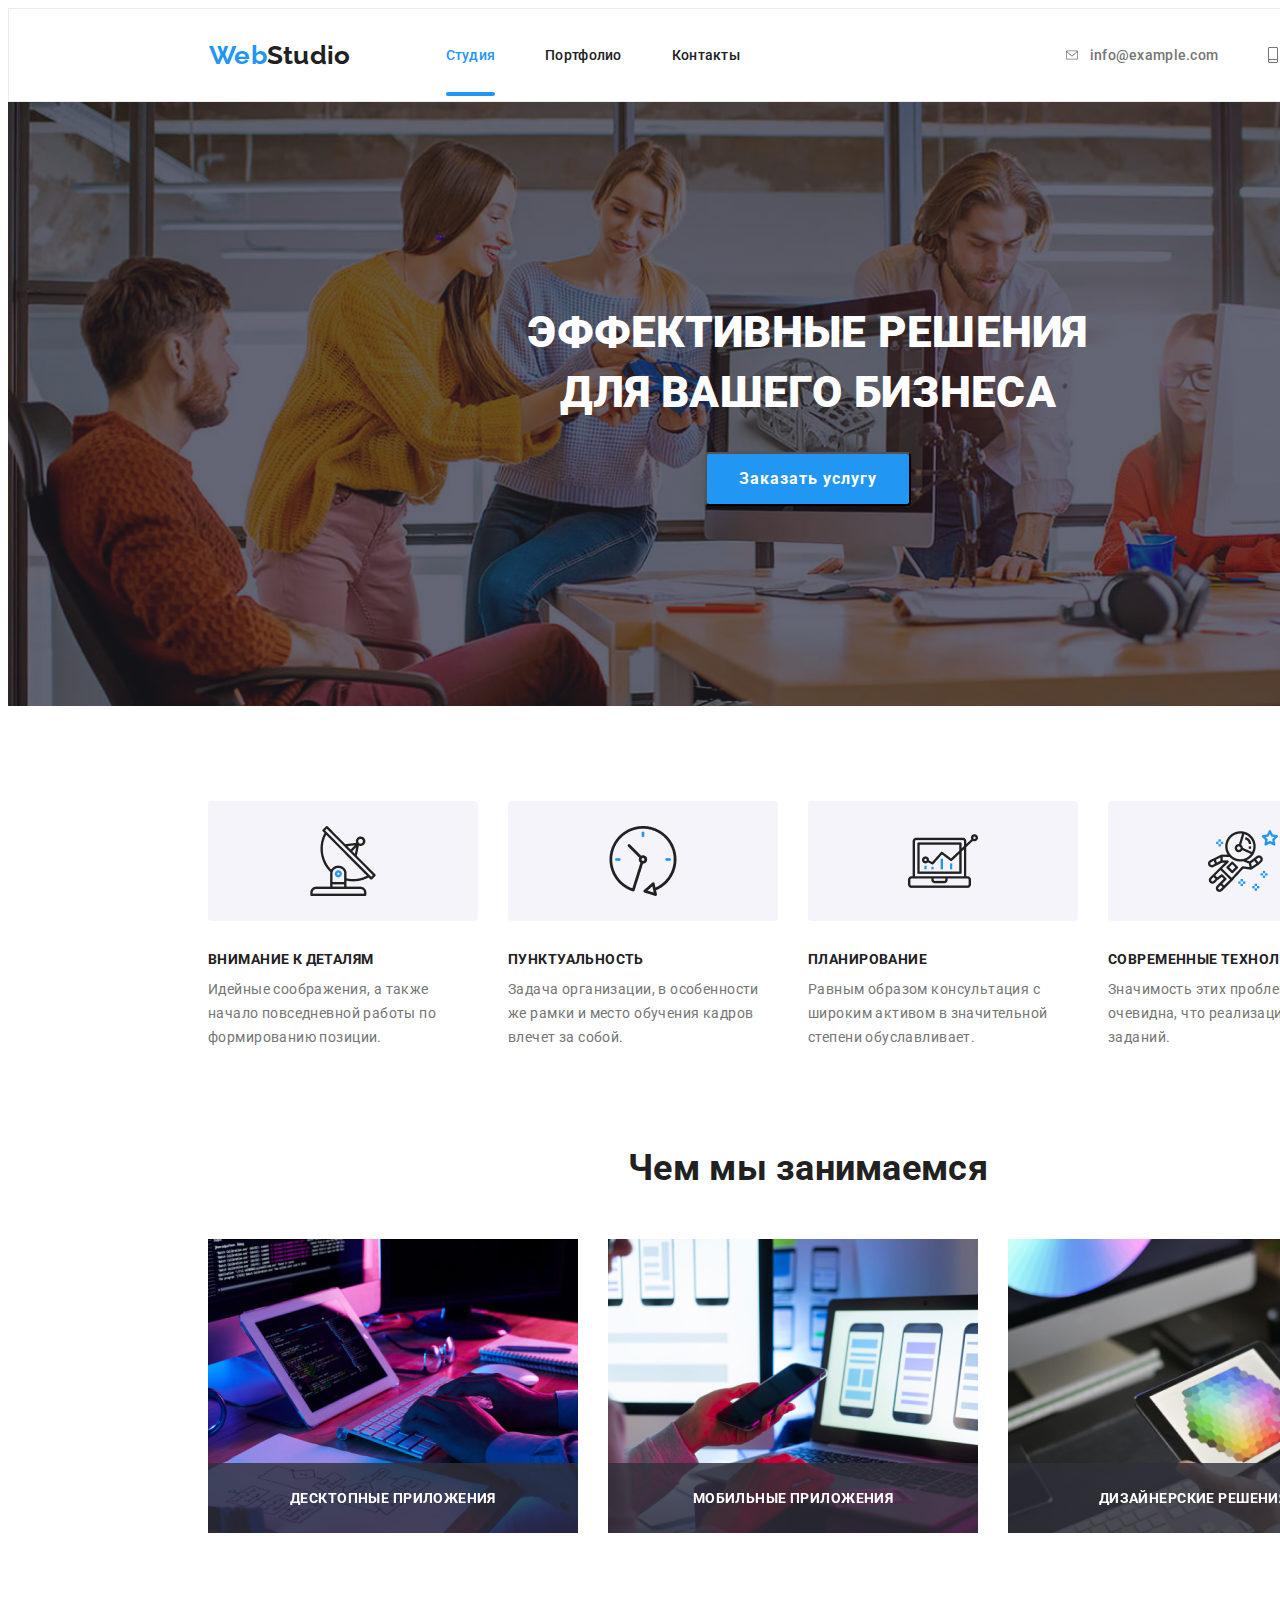
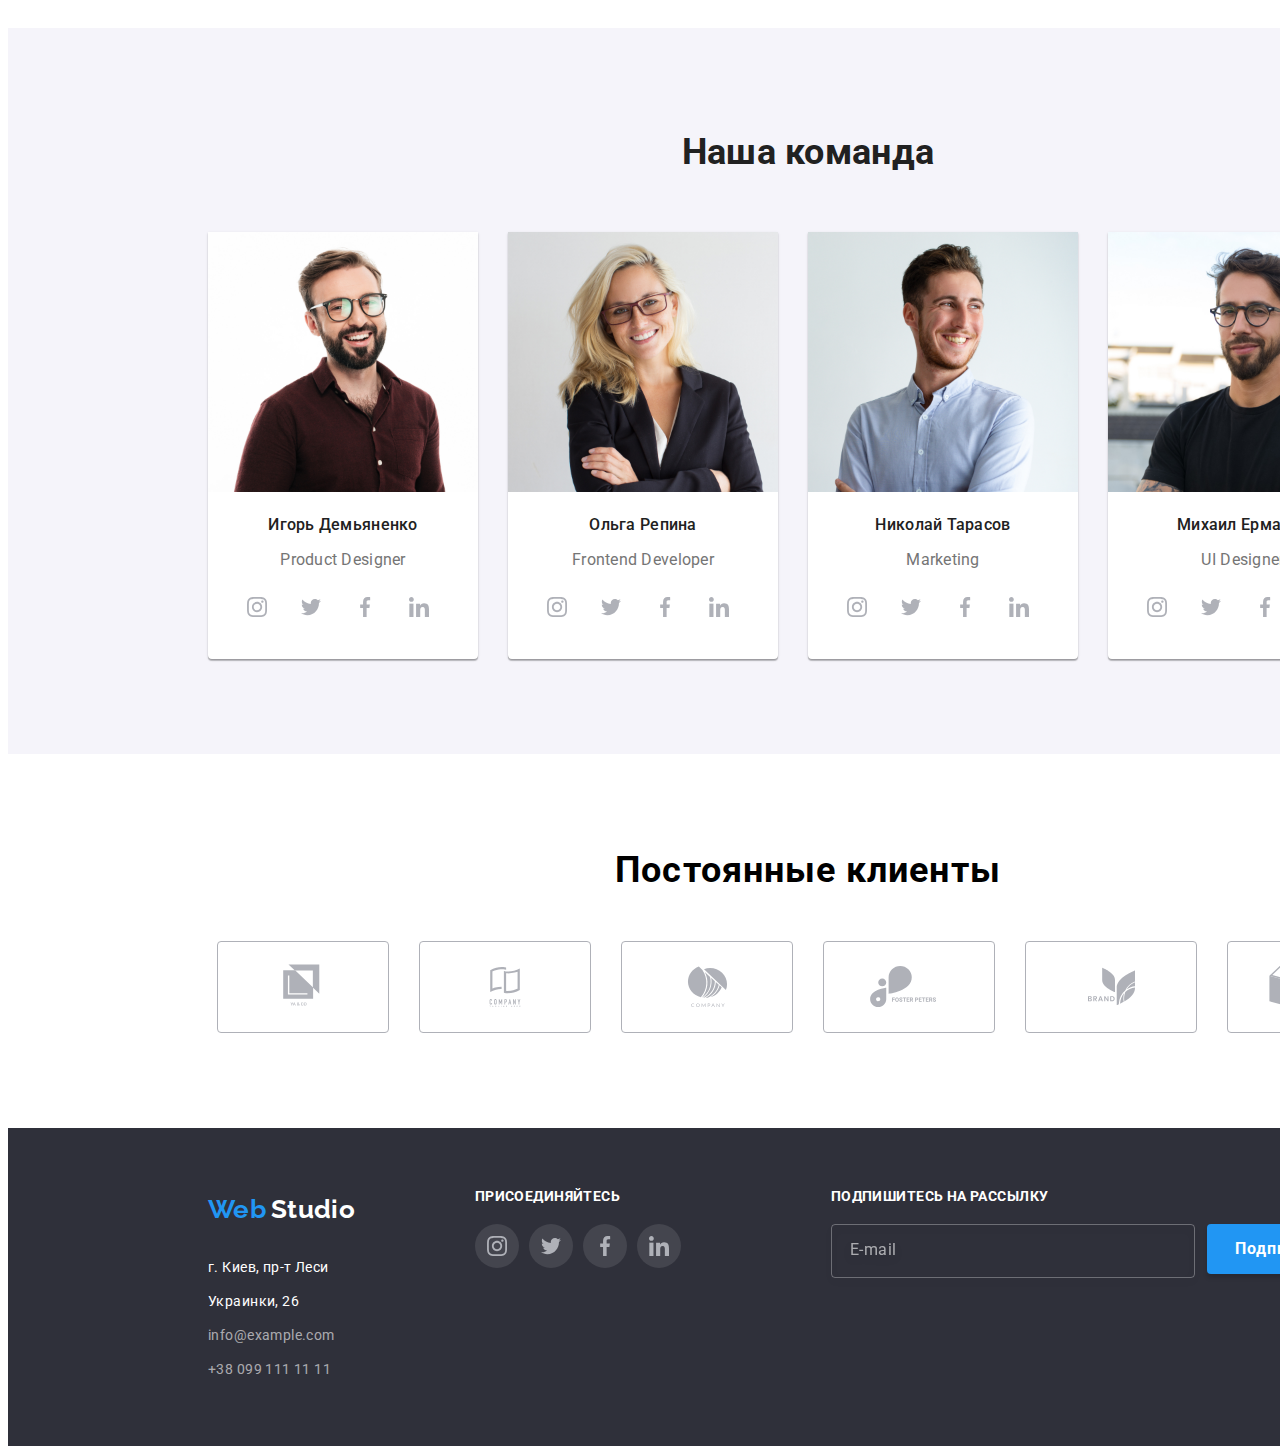
==== commit c6a9b407: "23" ====
--- a/index.html
+++ b/index.html
@@ -22,7 +22,7 @@
 					</a>
 					<ul class="list menu-list">
 						<li class="menu-item">
-							<a href="./studio.html" class="menu-link">Студия</a>
+							<a href="./studio.html" class="menu-link focus-link">Студия</a>
 						</li>
 						<li class="menu-item">
 							<a href="./portfolio.html" class="menu-link">Портфолио</a>
@@ -56,20 +56,20 @@
 					</div>
 					<div class="backdrop is-hidden" data-modal>
 						<div class="modal">
-							<button data-modal-close>
-								<svg class="icon-closed-modal">
+							<button class="data-modal-close" data-modal-close>
+								<svg class="icon-Vector-3">
 									<use href="./images/symbol-defs.svg#icon-Vector-3"></use>
 								</svg>
 							</button>
 							<div class="modal-block">
 								<h2>Оставьте свои данные, мы вам перезвоним</h2>
 								<div class="form-block">
-									<form action="" method="POST" class="forms">
+									<form class="forms">
 										<div class="form-items">
 											<div class="form-items-list">
 												<label for="name">Имя</label>
 												<div class="block-form-icon">
-													<input type="text" name="name" id="name" class="form-input" />
+													<input type="text" name="name" id="name" required class="form-input" />
 													<svg class="icon-Vector">
 														<use href="./images/symbol-defs.svg#icon-Vector"></use>
 													</svg>
@@ -78,7 +78,7 @@
 											<div class="form-items-list">
 												<label for="telephone">Телефон</label>
 												<div class="block-form-icon">
-													<input type="tel" name="tel" id="telephone" class="form-input" />
+													<input type="tel" name="tel" id="telephone" required class="form-input" />
 													<svg class="icon-Vector-1">
 														<use href="./images/symbol-defs.svg#icon-Vector-1"></use>
 													</svg>
@@ -87,7 +87,7 @@
 											<div class="form-items-list">
 												<label for="mail">Почта</label>
 												<div class="block-form-icon">
-													<input type="email" name="mail" id="mail" class="form-input" />
+													<input type="email" name="mail" id="mail" required class="form-input" />
 													<svg class="icon-Vector-2">
 														<use href="./images/symbol-defs.svg#icon-Vector-2"></use>
 													</svg>
@@ -105,8 +105,8 @@
 											Соглашаюсь с рассылкой и принимаю
 											<span class="text-mod">Условия договора</span>
 										</label>
+										<button class="btn-modal" type="submit">Отправить</button>
 									</form>
-									<button class="btn-modal">Подписаться</button>
 								</div>
 							</div>
 						</div>
--- a/css/styles.css
+++ b/css/styles.css
@@ -82,10 +82,11 @@
 	text-decoration: none;
 
 	transition-duration: 250ms;
-	transition-property: background-color;
+	transition-property: color;
 	transition-timing-function: cubic-bezier(0.4, 0, 0.2, 1);
 }
-.menu-link:hover {
+.menu-link:hover,
+.menu-link:focus {
 	color: #2196f3;
 }
 .menu-item {
@@ -104,10 +105,31 @@
 	transition-duration: 250ms;
 }
 
-.menu-link:hover::after {
+.menu-link:hover::after,
+.menu-link:focus::after {
 	opacity: 1;
 }
 
+.focus-link {
+	position: relative;
+	font-family: "Roboto";
+	font-weight: 500;
+	font-size: 14px;
+	text-decoration: none;
+	color: #2196f3;
+}
+
+.focus-link::after {
+	content: "";
+	position: absolute;
+	top: 45px;
+	display: block;
+	width: 100%;
+	height: 4px;
+	background-color: #2196f3;
+	border-radius: 2px;
+	opacity: 1;
+}
 .article {
 	display: block;
 	margin: 0px;
@@ -272,14 +294,35 @@
 	padding-right: 40px;
 	padding-bottom: 40px;
 }
-.icon-closed-modal {
+.data-modal-close {
+	position: absolute;
+	top: 8px;
+	right: 8px;
+	display: flex;
+	justify-content: center;
+	align-items: center;
+	width: 30px;
+	height: 30px;
+
+	border-radius: 50%;
+	background: #ffffff;
+	border: 1px solid rgba(0, 0, 0, 0.1);
+	box-sizing: border-box;
+
+	transition-property: fill;
+	transition-duration: 250ms;
+	transition-timing-function: cubic-bezier(0.4, 0, 0.2, 1);
+
+	padding: 0;
+}
+.icon-Vector-3 {
 	position: relative;
 	width: 11px;
 	height: 11px;
 
 	fill: #000000;
 }
-.icon-closed-modal:hover {
+.icon-Vector-3:hover {
 	fill: #2196f3;
 }
 .form-block {
@@ -309,11 +352,12 @@
 	border-color: #2196f3;
 }
 .form-items input {
-	width: 100%;
+	width: 94%;
 	height: 40px;
 
 	border: 1px solid rgba(33, 33, 33, 0.2);
 	border-radius: 4px;
+	padding-left: 30px;
 }
 .form-items label {
 	font-family: "Roboto";
@@ -363,6 +407,7 @@
 
 	border: 1px solid rgba(33, 33, 33, 0.2);
 	border-radius: 4px;
+	padding-left: 8px;
 
 	font-size: 18px;
 	font-style: normal;
